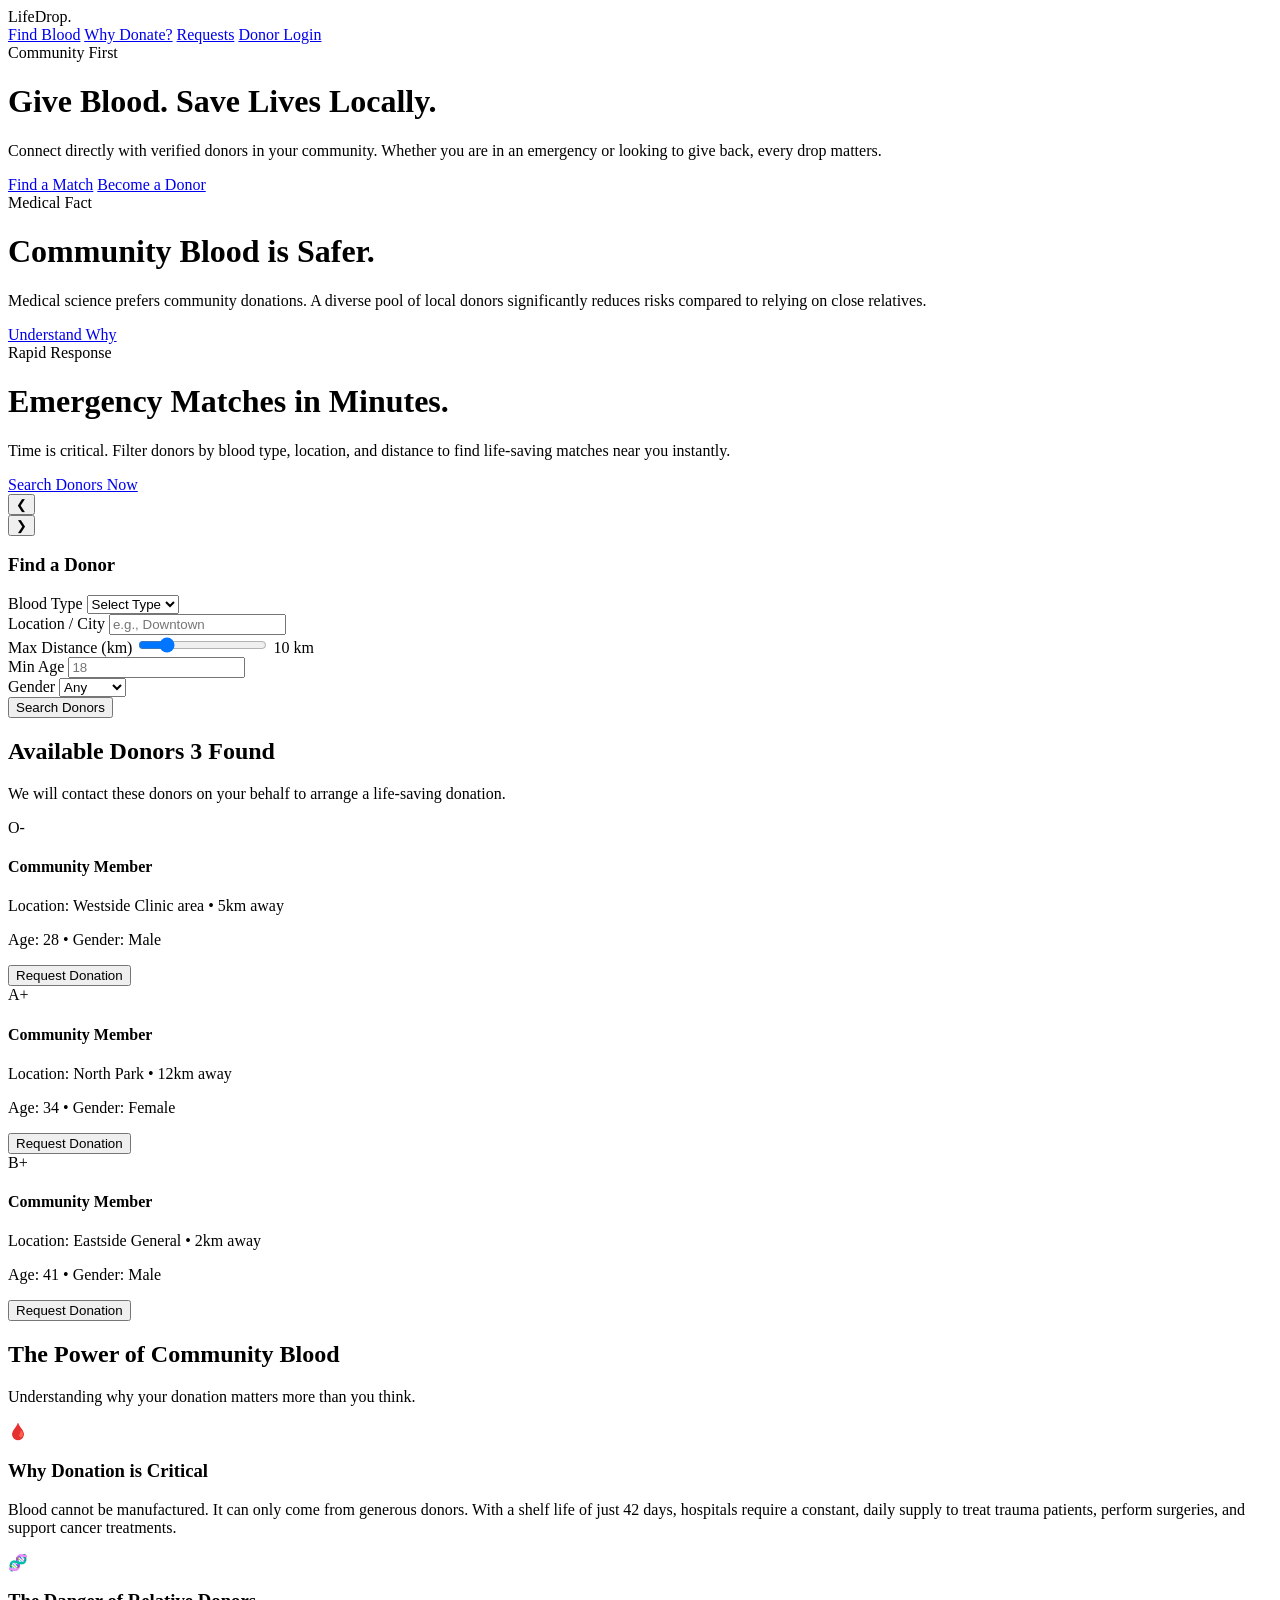
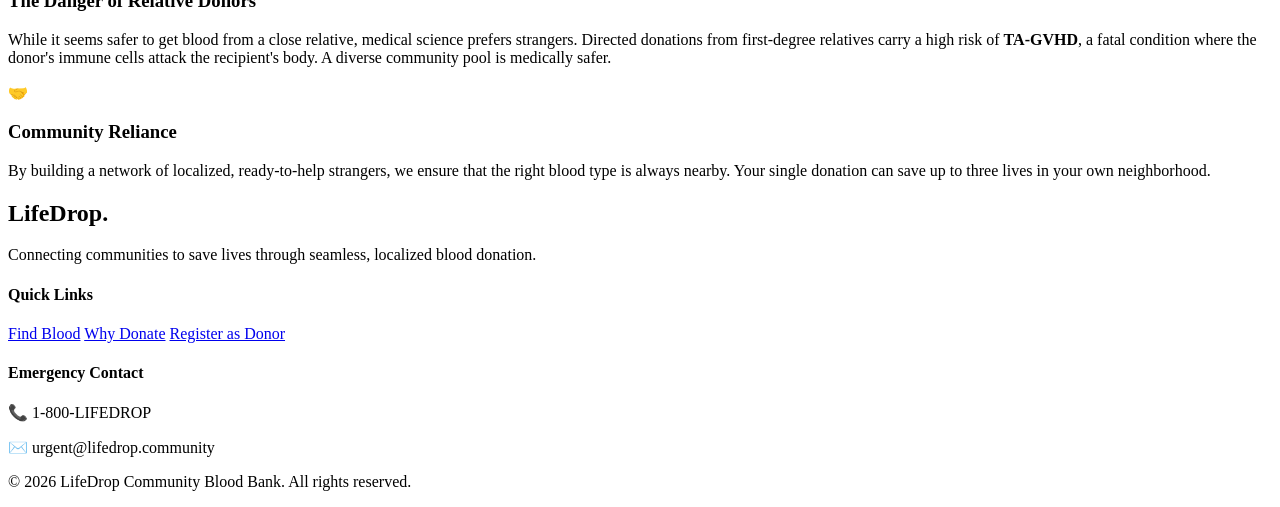
==== index.html @ 7538b75c "feat: main homepage" ====
<!DOCTYPE html>
<html lang="en">
<head>
    <meta charset="UTF-8">
    <meta name="viewport" content="width=device-width, initial-scale=1.0">
    <title>LifeDrop - Community Blood Bank</title>
    <link href="https://fonts.googleapis.com/css2?family=Inter:wght@300;400;600;700&display=swap" rel="stylesheet">
    <link rel="stylesheet" href="./style/style.css">
</head>
<body>

    <div class="bg-animation">
        <div class="bg-item item-1"></div>
        <div class="bg-item item-2"></div>
        <div class="bg-item item-3"></div>
        <div class="bg-item item-4"></div>
        <div class="bg-item item-5"></div>
    </div>

    <nav class="navbar">
        <div class="nav-container">
            <div class="logo">LifeDrop<span class="dot">.</span></div>
            
            <div class="hamburger" id="hamburger">
                <span class="bar"></span>
                <span class="bar"></span>
                <span class="bar"></span>
            </div>

            <div class="nav-links" id="nav-links">
                <a href="#dashboard">Find Blood</a>
                <a href="#learn">Why Donate?</a>
                <a href="#">Requests</a>
                <a href="#" class="btn-outline">Donor Login</a>
            </div>
        </div>
    </nav>

    <header class="hero-slider">
        <div class="slide active">
            <div class="slide-content">
                <span class="slide-tag">Community First</span>
                <h1>Give Blood. Save Lives Locally.</h1>
                <p>Connect directly with verified donors in your community. Whether you are in an emergency or looking to give back, every drop matters.</p>
                <div class="hero-buttons">
                    <a href="#dashboard" class="btn-primary">Find a Match</a>
                    <a href="#" class="btn-secondary">Become a Donor</a>
                </div>
            </div>
        </div>

        <div class="slide">
            <div class="slide-content">
                <span class="slide-tag">Medical Fact</span>
                <h1>Community Blood is Safer.</h1>
                <p>Medical science prefers community donations. A diverse pool of local donors significantly reduces risks compared to relying on close relatives.</p>
                <div class="hero-buttons">
                    <a href="#learn" class="btn-outline">Understand Why</a>
                </div>
            </div>
        </div>

        <div class="slide">
            <div class="slide-content">
                <span class="slide-tag">Rapid Response</span>
                <h1>Emergency Matches in Minutes.</h1>
                <p>Time is critical. Filter donors by blood type, location, and distance to find life-saving matches near you instantly.</p>
                <div class="hero-buttons">
                    <a href="#dashboard" class="btn-primary">Search Donors Now</a>
                </div>
            </div>
        </div>

        <div class="slider-controls">
            <button class="slider-arrow prev" aria-label="Previous slide">&#10094;</button>
            <div class="slider-dots">
                <span class="dot active" onclick="currentSlide(0)"></span>
                <span class="dot" onclick="currentSlide(1)"></span>
                <span class="dot" onclick="currentSlide(2)"></span>
            </div>
            <button class="slider-arrow next" aria-label="Next slide">&#10095;</button>
        </div>
    </header>

    <main class="dashboard reveal" id="dashboard">
        <aside class="filters">
            <h3>Find a Donor</h3>
            <div class="filter-group">
                <label for="blood-type">Blood Type</label>
                <select id="blood-type">
                    <option value="">Select Type</option>
                    <option value="A+">A+</option>
                    <option value="O-">O-</option>
                    <option value="B+">B+</option>
                    <option value="AB+">AB+</option>
                </select>
            </div>
            <div class="filter-group">
                <label for="location">Location / City</label>
                <input type="text" id="location" placeholder="e.g., Downtown">
            </div>
            <div class="filter-group">
                <label for="distance">Max Distance (km)</label>
                <input type="range" id="distance" min="1" max="50" value="10" oninput="distOutput.value = distance.value">
                <output id="distOutput">10</output> km
            </div>
            <div class="filter-row">
                <div class="filter-group">
                    <label for="min-age">Min Age</label>
                    <input type="number" id="min-age" placeholder="18" min="18">
                </div>
                <div class="filter-group">
                    <label for="gender">Gender</label>
                    <select id="gender">
                        <option value="any">Any</option>
                        <option value="male">Male</option>
                        <option value="female">Female</option>
                    </select>
                </div>
            </div>
            <button class="btn-primary" id="searchBtn">Search Donors</button>
        </aside>

        <section class="results">
            <header class="results-header">
                <h2>Available Donors <span class="badge" id="result-count">3 Found</span></h2>
                <p>We will contact these donors on your behalf to arrange a life-saving donation.</p>
            </header>
            <div class="donor-grid" id="donor-grid">
                <div class="donor-card">
                    <div class="blood-badge">O-</div>
                    <div class="donor-info">
                        <h4>Community Member</h4>
                        <p class="meta">Location: Westside Clinic area • 5km away</p>
                        <p class="meta">Age: 28 • Gender: Male</p>
                    </div>
                    <button class="btn-secondary">Request Donation</button>
                </div>
                <div class="donor-card">
                    <div class="blood-badge">A+</div>
                    <div class="donor-info">
                        <h4>Community Member</h4>
                        <p class="meta">Location: North Park • 12km away</p>
                        <p class="meta">Age: 34 • Gender: Female</p>
                    </div>
                    <button class="btn-secondary">Request Donation</button>
                </div>
                 <div class="donor-card">
                    <div class="blood-badge">B+</div>
                    <div class="donor-info">
                        <h4>Community Member</h4>
                        <p class="meta">Location: Eastside General • 2km away</p>
                        <p class="meta">Age: 41 • Gender: Male</p>
                    </div>
                    <button class="btn-secondary">Request Donation</button>
                </div>
            </div>
        </section>
    </main>

    <section class="education-section reveal" id="learn">
        <div class="container">
            <div class="section-header">
                <h2>The Power of Community Blood</h2>
                <p>Understanding why your donation matters more than you think.</p>
            </div>
            
            <div class="info-grid">
                <div class="info-card reveal" style="transition-delay: 0.1s;">
                    <div class="icon">🩸</div>
                    <h3>Why Donation is Critical</h3>
                    <p>Blood cannot be manufactured. It can only come from generous donors. With a shelf life of just 42 days, hospitals require a constant, daily supply to treat trauma patients, perform surgeries, and support cancer treatments.</p>
                </div>
                
                <div class="info-card highlight-card reveal" style="transition-delay: 0.2s;">
                    <div class="icon">🧬</div>
                    <h3>The Danger of Relative Donors</h3>
                    <p>While it seems safer to get blood from a close relative, medical science prefers strangers. Directed donations from first-degree relatives carry a high risk of <strong>TA-GVHD</strong>, a fatal condition where the donor's immune cells attack the recipient's body. A diverse community pool is medically safer.</p>
                </div>

                <div class="info-card reveal" style="transition-delay: 0.3s;">
                    <div class="icon">🤝</div>
                    <h3>Community Reliance</h3>
                    <p>By building a network of localized, ready-to-help strangers, we ensure that the right blood type is always nearby. Your single donation can save up to three lives in your own neighborhood.</p>
                </div>
            </div>
        </div>
    </section>

    <footer class="footer reveal">
        <div class="container footer-content">
            <div class="footer-brand">
                <h2>LifeDrop<span class="dot">.</span></h2>
                <p>Connecting communities to save lives through seamless, localized blood donation.</p>
            </div>
            <div class="footer-links">
                <h4>Quick Links</h4>
                <a href="#dashboard">Find Blood</a>
                <a href="#learn">Why Donate</a>
                <a href="#">Register as Donor</a>
            </div>
            <div class="footer-contact">
                <h4>Emergency Contact</h4>
                <p>📞 1-800-LIFEDROP</p>
                <p>✉️ urgent@lifedrop.community</p>
            </div>
        </div>
        <div class="footer-bottom">
            <p>&copy; 2026 LifeDrop Community Blood Bank. All rights reserved.</p>
        </div>
    </footer>

    <script src="./style/app.js"></script>
</body>
</html>
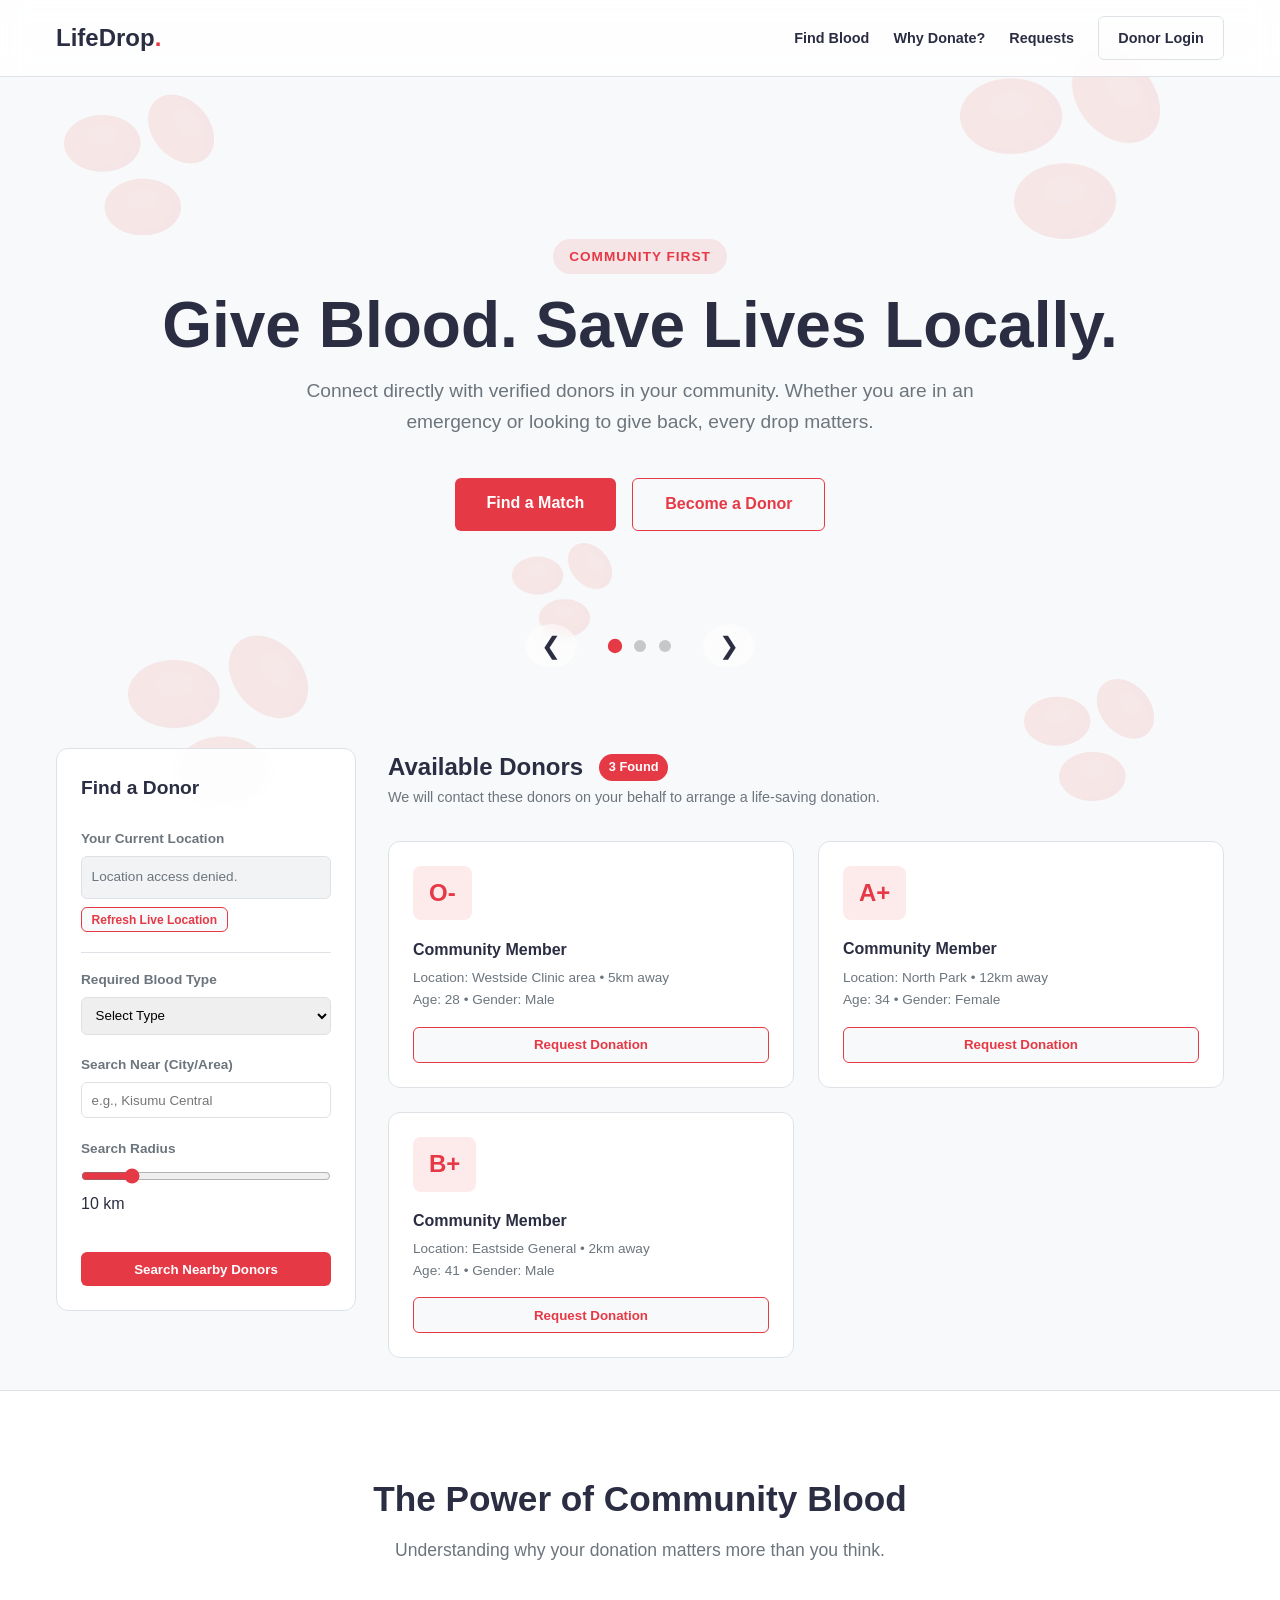
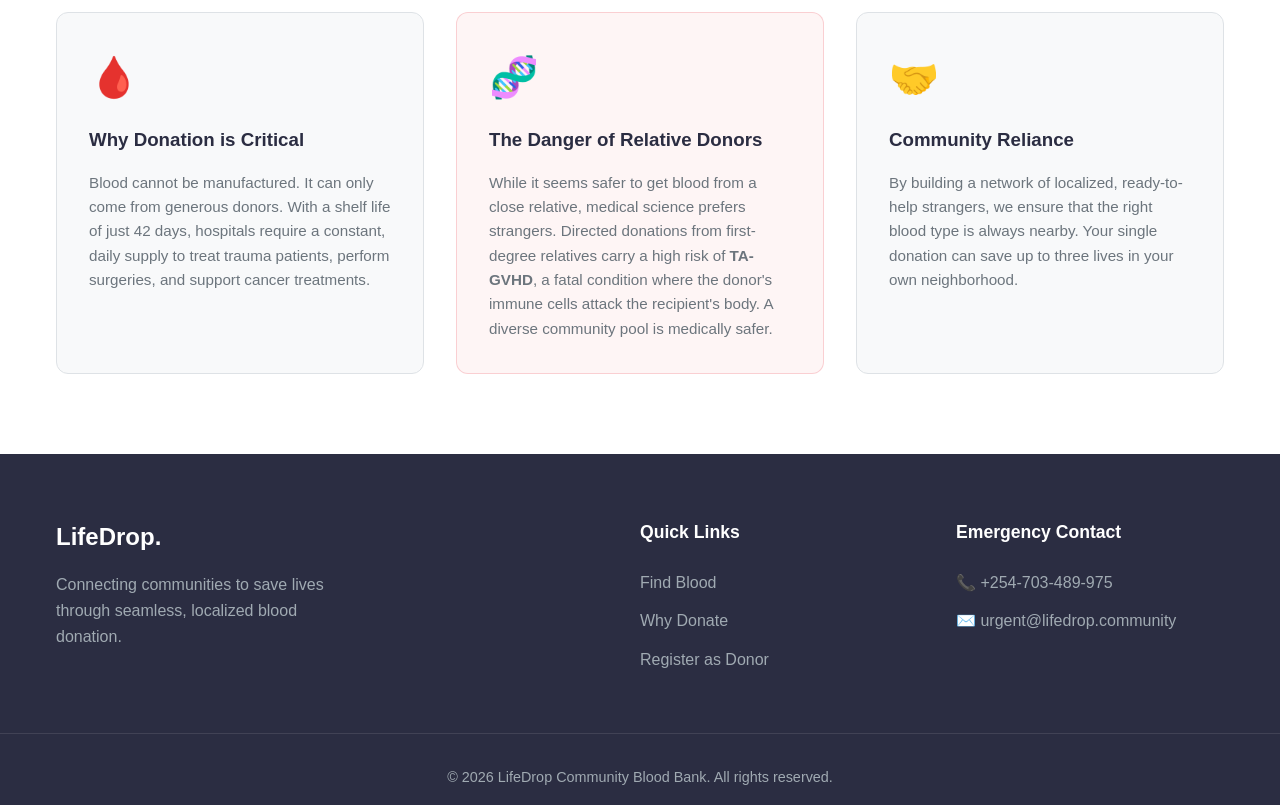
==== commit e4072f12: "feat: improved the search area" ====
--- a/index.html
+++ b/index.html
@@ -85,8 +85,21 @@
     <main class="dashboard reveal" id="dashboard">
         <aside class="filters">
             <h3>Find a Donor</h3>
-            <div class="filter-group">
-                <label for="blood-type">Blood Type</label>
+            
+            <div class="filter-group">
+                <label>Your Current Location</label>
+                <div id="live-location" style="background: #f1f3f5; padding: 0.6rem; border-radius: 6px; font-size: 0.85rem; color: var(--text-muted); border: 1px solid var(--border);">
+                    Detecting location...
+                </div>
+                <button type="button" class="btn-secondary" id="getLocationBtn" style="margin-top: 0.5rem; font-size: 0.75rem; padding: 0.3rem 0.6rem;">
+                    Refresh Live Location
+                </button>
+            </div>
+
+            <hr style="margin: 1rem 0; border: 0; border-top: 1px solid var(--border);">
+
+            <div class="filter-group">
+                <label for="blood-type">Required Blood Type</label>
                 <select id="blood-type">
                     <option value="">Select Type</option>
                     <option value="A+">A+</option>
@@ -95,30 +108,19 @@
                     <option value="AB+">AB+</option>
                 </select>
             </div>
-            <div class="filter-group">
-                <label for="location">Location / City</label>
-                <input type="text" id="location" placeholder="e.g., Downtown">
-            </div>
-            <div class="filter-group">
-                <label for="distance">Max Distance (km)</label>
+            
+            <div class="filter-group">
+                <label for="donor-location">Search Near (City/Area)</label>
+                <input type="text" id="donor-location" placeholder="e.g., Kisumu Central">
+            </div>
+
+            <div class="filter-group">
+                <label for="distance">Search Radius</label>
                 <input type="range" id="distance" min="1" max="50" value="10" oninput="distOutput.value = distance.value">
                 <output id="distOutput">10</output> km
             </div>
-            <div class="filter-row">
-                <div class="filter-group">
-                    <label for="min-age">Min Age</label>
-                    <input type="number" id="min-age" placeholder="18" min="18">
-                </div>
-                <div class="filter-group">
-                    <label for="gender">Gender</label>
-                    <select id="gender">
-                        <option value="any">Any</option>
-                        <option value="male">Male</option>
-                        <option value="female">Female</option>
-                    </select>
-                </div>
-            </div>
-            <button class="btn-primary" id="searchBtn">Search Donors</button>
+
+            <button class="btn-primary" id="searchBtn">Search Nearby Donors</button>
         </aside>
 
         <section class="results">
@@ -201,7 +203,7 @@
             </div>
             <div class="footer-contact">
                 <h4>Emergency Contact</h4>
-                <p>📞 1-800-LIFEDROP</p>
+                <p>📞 +254-703-489-975</p>
                 <p>✉️ urgent@lifedrop.community</p>
             </div>
         </div>
--- a/style/style.css
+++ b/style/style.css
@@ -0,0 +1,401 @@
+/* --- Base Variables & Setup --- */
+        :root {
+            --primary: #e63946; 
+            --primary-hover: #d62828;
+            --bg-light: #f8f9fa;
+            --text-main: #2b2d42;
+            --text-muted: #6c757d;
+            --border: #dee2e6;
+            --card-bg: #ffffff;
+        }
+
+        * {
+            box-sizing: border-box;
+            margin: 0;
+            padding: 0;
+        }
+
+        html {
+            scroll-behavior: smooth;
+            scroll-padding-top: 80px; 
+        }
+
+        body {
+            font-family: 'Inter', sans-serif;
+            background-color: var(--bg-light);
+            color: var(--text-main);
+            line-height: 1.6;
+            padding-top: 70px; 
+            position: relative;
+            overflow-x: hidden;
+        }
+
+        /* --- Animated Background --- */
+        /* --- Background Animation using your Image --- */
+        .bg-animation {
+            position: fixed;
+            top: 0;
+            left: 0;
+            width: 100vw;
+            height: 100vh;
+            z-index: -1; 
+            overflow: hidden;
+            pointer-events: none; 
+            background-color: var(--bg-light);
+        }
+
+        .bg-item {
+            position: absolute;
+            width: 120px; /* Adjust size as needed */
+            height: 120px;
+            background-image: url('../img/blood_2309152.png');
+            background-size: contain;
+            z-index: 0;
+            background-repeat: no-repeat;
+            opacity: 0.1; /* Keeps it subtle */
+            animation: float linear infinite;
+        }
+
+        /* Positioning the instances */
+        .item-1 { width: 150px; height: 150px; left: 5%; top: 10%; animation-duration: 30s; }
+        .item-2 { width: 200px; height: 200px; left: 75%; top: 5%; animation-duration: 40s; animation-direction: reverse; }
+        .item-3 { width: 100px; height: 100px; left: 40%; top: 60%; animation-duration: 25s; }
+        .item-4 { width: 180px; height: 180px; left: 10%; top: 70%; animation-duration: 35s; }
+        .item-5 { width: 130px; height: 130px; left: 80%; top: 75%; animation-duration: 28s; }
+
+        @keyframes float {
+            0% { transform: translateY(0) rotate(0deg); }
+            50% { transform: translateY(-50px) rotate(180deg); }
+            100% { transform: translateY(0) rotate(360deg); }
+        }
+
+        .c1 { width: 120px; height: 120px; left: 10%; top: 20%; animation-duration: 25s; }
+        .c2 { width: 180px; height: 160px; left: 80%; top: 15%; animation-duration: 35s; animation-direction: reverse; }
+        .c3 { width: 90px; height: 90px; left: 50%; top: 70%; animation-duration: 28s; }
+        .p1 { width: 200px; height: 180px; left: -5%; top: 60%; animation-duration: 40s; }
+        .p2 { width: 150px; height: 160px; left: 85%; top: 80%; animation-duration: 32s; }
+
+        @keyframes float {
+            0% { transform: translateY(0) rotate(0deg) scale(1); }
+            33% { transform: translateY(-30px) rotate(120deg) scale(1.05); }
+            66% { transform: translateY(20px) rotate(240deg) scale(0.95); }
+            100% { transform: translateY(0) rotate(360deg) scale(1); }
+        }
+
+        /* --- Global Alignment Container --- */
+        .container { 
+            max-width: 1200px; 
+            margin: 0 auto; 
+            padding: 0 1rem; 
+        }
+
+        /* --- Fixed Glassmorphism Navbar --- */
+        .navbar {
+            position: fixed;
+            top: 0;
+            left: 0;
+            width: 100%;
+            z-index: 1000;
+            background-color: rgba(255, 255, 255, 0.85); 
+            backdrop-filter: blur(12px); 
+            -webkit-backdrop-filter: blur(12px);
+            transition: box-shadow 0.3s ease;
+            padding: 1rem 0;
+            border-bottom: 1px solid var(--border);
+        }
+
+        .nav-container {
+            max-width: 1200px;
+            width: 100%;
+            margin: 0 auto;
+            display: flex;
+            justify-content: space-between;
+            align-items: center;
+            padding: 0 1rem;
+        }
+
+        .logo {
+            font-size: 1.5rem;
+            font-weight: 700;
+            color: var(--text-main);
+        }
+        .logo .dot { color: var(--primary); }
+
+        .nav-links {
+            display: flex;
+            align-items: center;
+        }
+
+        .nav-links a {
+            text-decoration: none;
+            color: var(--text-main);
+            margin-left: 1.5rem;
+            font-weight: 600;
+            font-size: 0.9rem;
+        }
+
+        .hamburger {
+            display: none;
+            cursor: pointer;
+            flex-direction: column;
+            gap: 6px;
+            z-index: 101;
+        }
+
+        .hamburger .bar {
+            width: 28px;
+            height: 3px;
+            background-color: var(--text-main);
+            border-radius: 4px;
+            transition: all 0.3s ease-in-out;
+        }
+
+        /* --- Buttons --- */
+        .btn-primary, .btn-secondary, .btn-outline {
+            padding: 0.6rem 1.2rem;
+            border-radius: 6px;
+            font-weight: 600;
+            cursor: pointer;
+            transition: all 0.2s ease;
+            border: none;
+        }
+
+        .btn-primary { background-color: var(--primary); color: white; margin-top: 1rem; }
+        .btn-primary:hover { background-color: var(--primary-hover); }
+
+        .btn-secondary { background-color: var(--bg-light); color: var(--primary); border: 1px solid var(--primary); margin-top: 1rem; }
+        .btn-secondary:hover { background-color: var(--primary); color: white; }
+
+        .btn-outline { border: 1px solid var(--border); background: transparent; }
+
+        /* --- Scroll Reveal Transitions --- */
+        .reveal {
+            opacity: 0;
+            transform: translateY(40px); 
+            transition: all 0.8s cubic-bezier(0.5, 0, 0, 1); 
+        }
+        .reveal.active {
+            opacity: 1;
+            transform: translateY(0); 
+        }
+
+        /* --- Hero Slider --- */
+        .hero-slider {
+            position: relative;
+            height: 70vh;
+            min-height: 500px;
+            width: 100vw;
+            margin-left: calc(-50vw + 50%);
+            overflow: hidden;
+            display: flex;
+            align-items: center;
+            justify-content: center;
+            margin-bottom: 3rem;
+        }
+
+        .slide {
+            position: absolute;
+            top: 0;
+            left: 0;
+            width: 100%;
+            height: 100%;
+            opacity: 0;
+            transition: opacity 0.8s ease-in-out;
+            display: flex;
+            align-items: center;
+            justify-content: center;
+            padding: 0 1rem;
+            z-index: 1;
+        }
+
+        .slide.active { opacity: 1; z-index: 2; }
+
+        .slide-content {
+            width: 100%;
+            max-width: 1200px;
+            text-align: center;
+            padding: 4rem 1rem;
+            transform: translateY(20px);
+            transition: transform 0.8s ease-out;
+            /* Removed white background and glass effect */
+            background: transparent;
+            border: none;
+            box-shadow: none;
+            backdrop-filter: none;
+        }
+
+        .slide.active .slide-content { transform: translateY(0); }
+
+        .slide-tag {
+            display: inline-block;
+            background: rgba(230, 57, 70, 0.1);
+            color: var(--primary);
+            padding: 0.4rem 1rem;
+            border-radius: 30px;
+            font-size: 0.85rem;
+            font-weight: 700;
+            text-transform: uppercase;
+            letter-spacing: 1px;
+            margin-bottom: 1rem;
+        }
+
+        .slide-content h1 {
+            font-size: 4rem;
+            color: var(--text-main);
+            margin-bottom: 1rem;
+            line-height: 1.1;
+        }
+
+        .slide-content p {
+            font-size: 1.2rem;
+            color: var(--text-muted);
+            margin-bottom: 2.5rem;
+            max-width: 700px;
+            margin-left: auto;
+            margin-right: auto;
+        }
+
+        .hero-buttons { display: flex; gap: 1rem; justify-content: center; }
+        .hero-buttons a { text-decoration: none; width: auto; padding: 0.8rem 2rem; margin: 0; }
+
+        .slider-controls {
+            position: absolute;
+            bottom: 2rem;
+            width: 100%;
+            display: flex;
+            justify-content: center;
+            align-items: center;
+            gap: 2rem;
+            z-index: 10;
+        }
+
+        .slider-arrow {
+            background: rgba(255, 255, 255, 0.5);
+            border: none;
+            color: var(--text-main);
+            font-size: 1.5rem;
+            cursor: pointer;
+            padding: 0.5rem 1rem;
+            border-radius: 50%;
+            transition: all 0.3s ease;
+            backdrop-filter: blur(5px);
+        }
+        .slider-arrow:hover { background: var(--primary); color: white; }
+
+        .slider-dots { display: flex; gap: 0.8rem; }
+        .slider-dots .dot { width: 12px; height: 12px; background: rgba(0, 0, 0, 0.2); border-radius: 50%; cursor: pointer; transition: background 0.3s ease; }
+        .slider-dots .dot.active { background: var(--primary); transform: scale(1.2); }
+
+        /* --- Dashboard Layout --- */
+        .dashboard {
+            display: grid;
+            grid-template-columns: 300px 1fr;
+            gap: 2rem;
+            max-width: 1200px;
+            margin: 2rem auto;
+            padding: 0 1rem;
+        }
+
+        /* Filters Sidebar */
+        .filters {
+            background: rgba(255, 255, 255, 0.9);
+            padding: 1.5rem;
+            border-radius: 12px;
+            border: 1px solid var(--border);
+            height: fit-content;
+            backdrop-filter: blur(5px);
+        }
+
+        .filters h3 { margin-bottom: 1.5rem; font-size: 1.2rem; }
+        .filter-group { margin-bottom: 1.2rem; }
+        .filter-row { display: flex; gap: 1rem; }
+        label { display: block; font-size: 0.85rem; font-weight: 600; margin-bottom: 0.4rem; color: var(--text-muted); }
+        input[type="text"], input[type="number"], select { width: 100%; padding: 0.6rem; border: 1px solid var(--border); border-radius: 6px; font-family: inherit; }
+        input[type="range"] { width: 100%; accent-color: var(--primary); }
+        .filters .btn-primary { width: 100%; }
+
+        /* Results Area */
+        .results-header h2 { display: flex; align-items: center; gap: 1rem; }
+        .badge { background: var(--primary); color: white; font-size: 0.8rem; padding: 0.2rem 0.6rem; border-radius: 20px; }
+        .results-header p { color: var(--text-muted); font-size: 0.9rem; margin-bottom: 2rem; }
+
+        .donor-grid { display: grid; grid-template-columns: repeat(auto-fill, minmax(300px, 1fr)); gap: 1.5rem; }
+
+        .donor-card {
+            background: rgba(255, 255, 255, 0.9);
+            border: 1px solid var(--border);
+            border-radius: 12px;
+            padding: 1.5rem;
+            display: flex;
+            flex-direction: column;
+            align-items: flex-start;
+            transition: transform 0.2s ease;
+            backdrop-filter: blur(5px);
+        }
+
+        .donor-card:hover { transform: translateY(-3px); box-shadow: 0 10px 20px rgba(0,0,0,0.05); }
+        .blood-badge { background: rgba(230, 57, 70, 0.1); color: var(--primary); font-size: 1.5rem; font-weight: 700; padding: 0.5rem 1rem; border-radius: 8px; margin-bottom: 1rem; }
+        .donor-info h4 { margin-bottom: 0.3rem; }
+        .meta { font-size: 0.85rem; color: var(--text-muted); }
+        .donor-card .btn-secondary { width: 100%; }
+
+        /* --- Educational Section --- */
+        .education-section {
+            background-color: rgba(255, 255, 255, 0.95);
+            padding: 5rem 0;
+            border-top: 1px solid var(--border);
+            position: relative;
+        }
+
+        .section-header { text-align: center; margin-bottom: 3rem; }
+        .section-header h2 { font-size: 2.2rem; color: var(--text-main); margin-bottom: 0.5rem; }
+        .section-header p { color: var(--text-muted); font-size: 1.1rem; }
+
+        .info-grid { display: grid; grid-template-columns: repeat(auto-fit, minmax(300px, 1fr)); gap: 2rem; }
+        .info-card { background: var(--bg-light); padding: 2rem; border-radius: 12px; border: 1px solid var(--border); }
+        .highlight-card { background: rgba(230, 57, 70, 0.05); border-color: rgba(230, 57, 70, 0.2); }
+        .info-card .icon { font-size: 2.5rem; margin-bottom: 1rem; }
+        .info-card h3 { margin-bottom: 1rem; color: var(--text-main); }
+        .info-card p { color: var(--text-muted); font-size: 0.95rem; }
+
+        /* --- Footer --- */
+        .footer { background-color: var(--text-main); color: white; padding: 4rem 0 1rem 0; position: relative; }
+        .footer-content { display: grid; grid-template-columns: 2fr 1fr 1fr; gap: 3rem; margin-bottom: 3rem; }
+        .footer-brand p { color: #a0aab2; margin-top: 1rem; max-width: 300px; }
+        .footer h4 { margin-bottom: 1.5rem; font-size: 1.1rem; }
+        .footer-links a, .footer-contact p { display: block; color: #a0aab2; text-decoration: none; margin-bottom: 0.8rem; transition: color 0.2s ease; }
+        .footer-links a:hover { color: white; }
+        .footer-bottom { text-align: center; padding-top: 2rem; border-top: 1px solid rgba(255,255,255,0.1); color: #a0aab2; font-size: 0.9rem; }
+
+        /* --- Mobile Responsiveness --- */
+        @media (max-width: 768px) {
+            .hamburger { display: flex; }
+            .nav-links {
+                position: absolute;
+                top: 100%;
+                left: -100%; 
+                width: 100%;
+                background-color: rgba(255, 255, 255, 0.98);
+                backdrop-filter: blur(12px);
+                flex-direction: column;
+                padding: 2rem;
+                box-shadow: 0 10px 15px rgba(0,0,0,0.05);
+                transition: left 0.3s ease-in-out;
+                border-bottom: 1px solid var(--border);
+            }
+            .nav-links.active { left: 0; }
+            .nav-links a { margin: 1rem 0; text-align: center; display: block; }
+            .hamburger.active .bar:nth-child(1) { transform: translateY(9px) rotate(45deg); }
+            .hamburger.active .bar:nth-child(2) { opacity: 0; }
+            .hamburger.active .bar:nth-child(3) { transform: translateY(-9px) rotate(-45deg); }
+            
+            .hero-slider { height: 80vh; }
+            .slide-content h1 { font-size: 2.2rem; }
+            .slide-content p { font-size: 1rem; }
+            .hero-buttons { flex-direction: column; }
+            .hero-buttons a { width: 100%; }
+
+            .dashboard { grid-template-columns: 1fr; margin-top: 1rem; }
+            .footer-content { grid-template-columns: 1fr; gap: 2rem; text-align: center; }
+            .footer-brand p { margin: 1rem auto; }
+        }
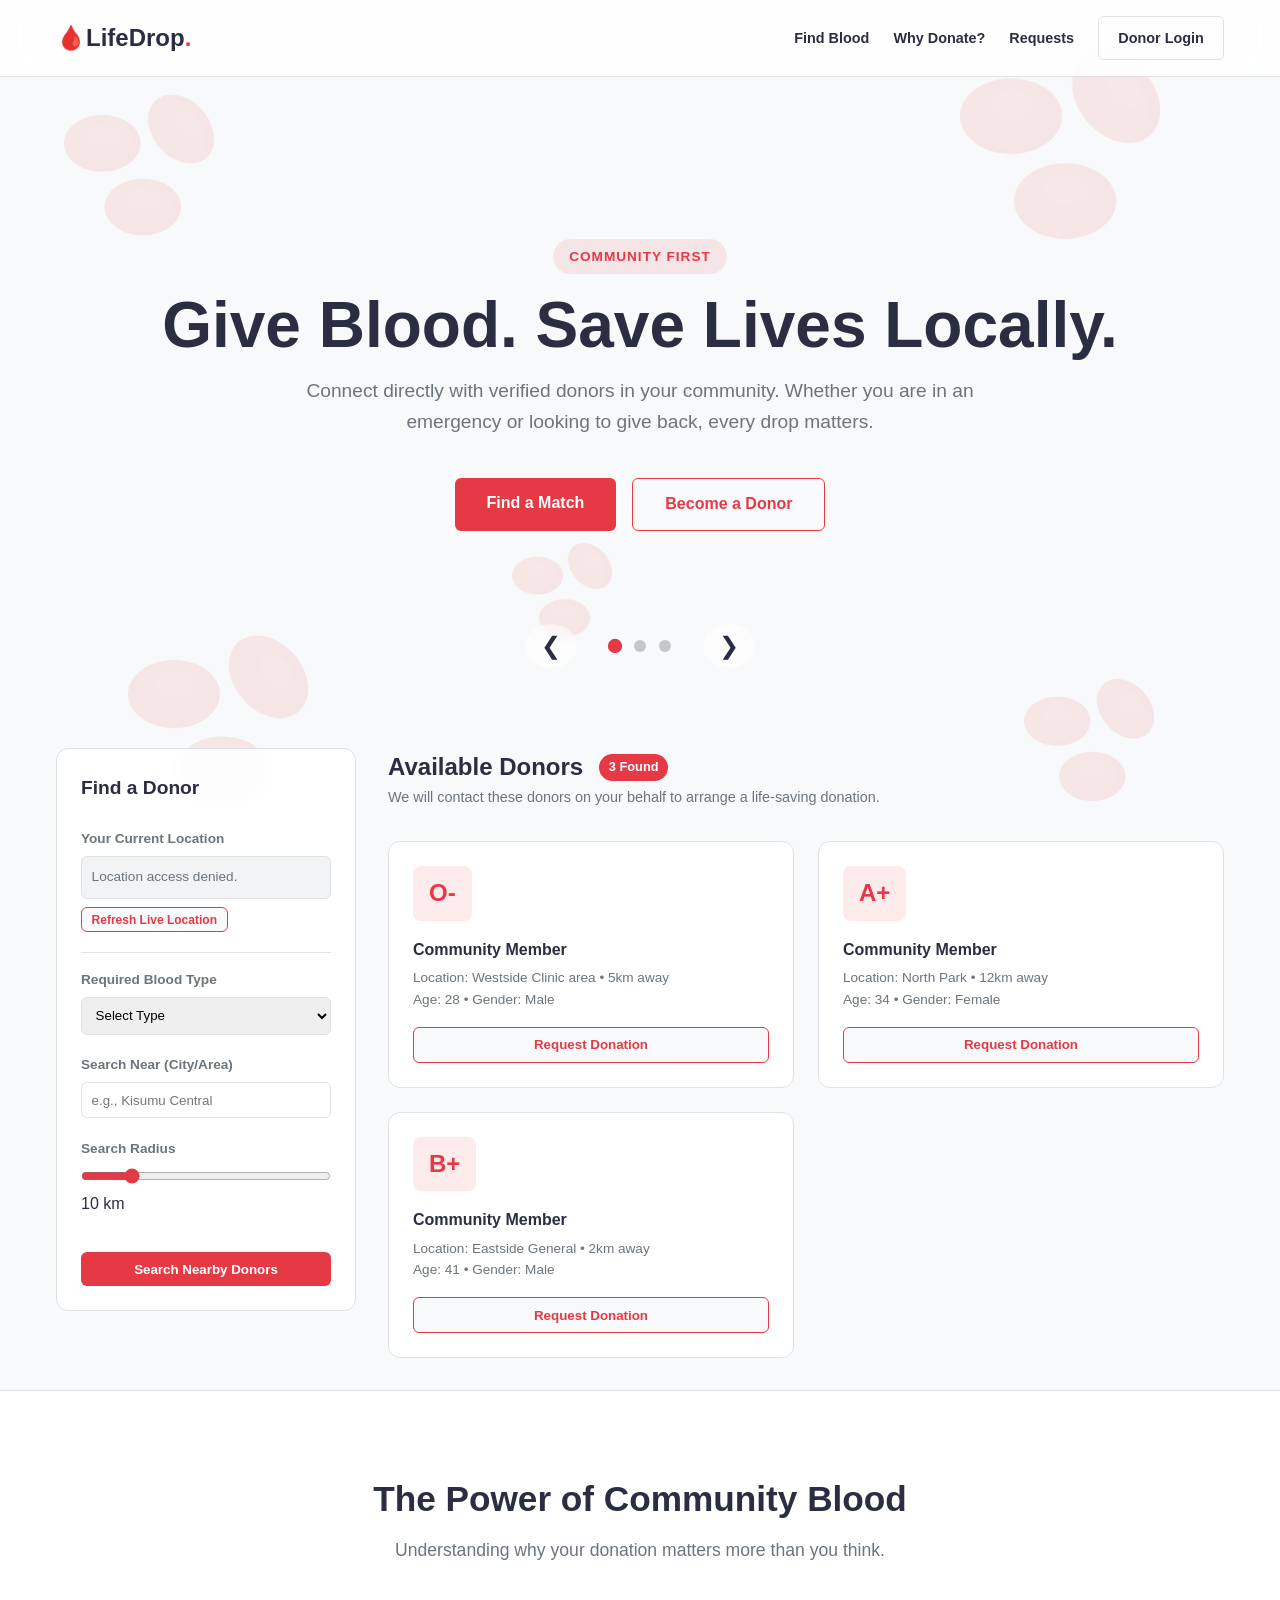
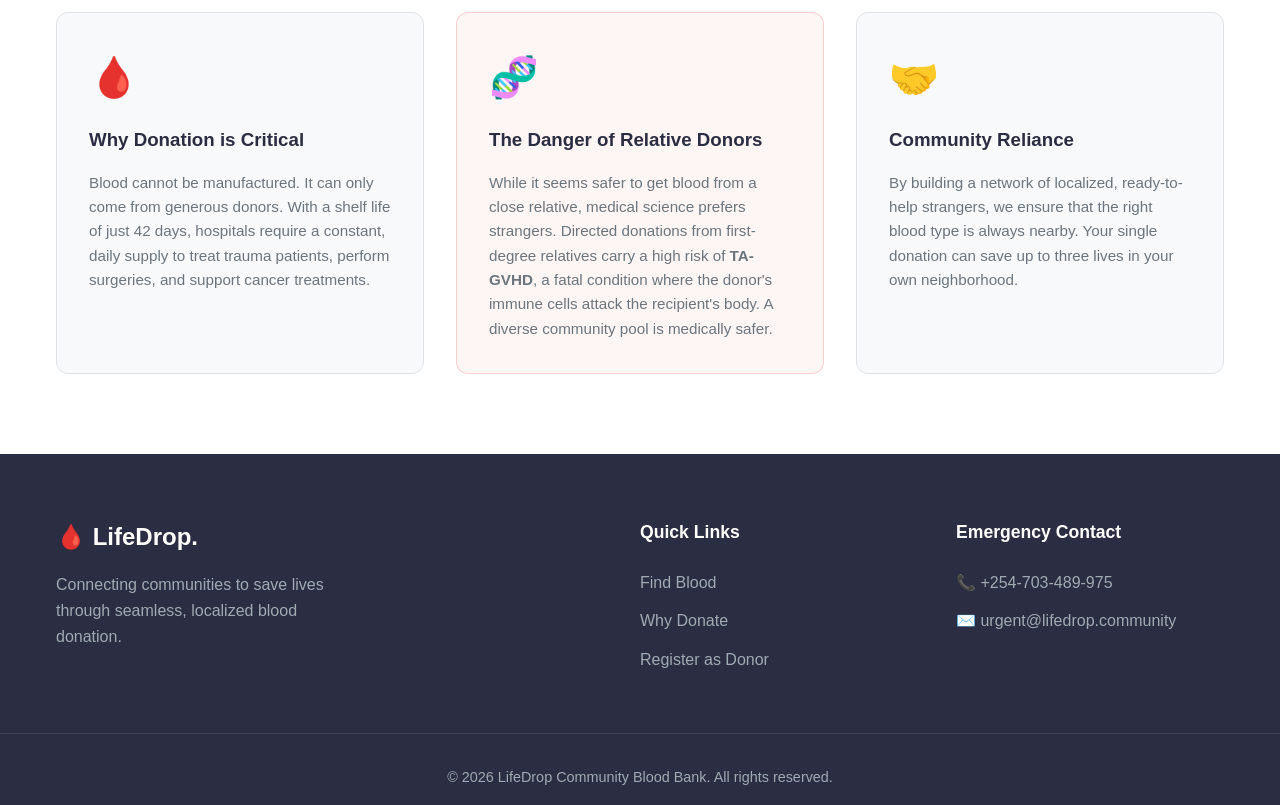
==== commit 5f20fdcb: "feat: improved the search area" ====
--- a/index.html
+++ b/index.html
@@ -19,7 +19,7 @@
 
     <nav class="navbar">
         <div class="nav-container">
-            <div class="logo">LifeDrop<span class="dot">.</span></div>
+            <div class="logo">🩸LifeDrop<span class="dot">.</span></div>
             
             <div class="hamburger" id="hamburger">
                 <span class="bar"></span>
@@ -192,7 +192,7 @@
     <footer class="footer reveal">
         <div class="container footer-content">
             <div class="footer-brand">
-                <h2>LifeDrop<span class="dot">.</span></h2>
+                <h2>🩸 LifeDrop<span class="dot">.</span></h2>
                 <p>Connecting communities to save lives through seamless, localized blood donation.</p>
             </div>
             <div class="footer-links">
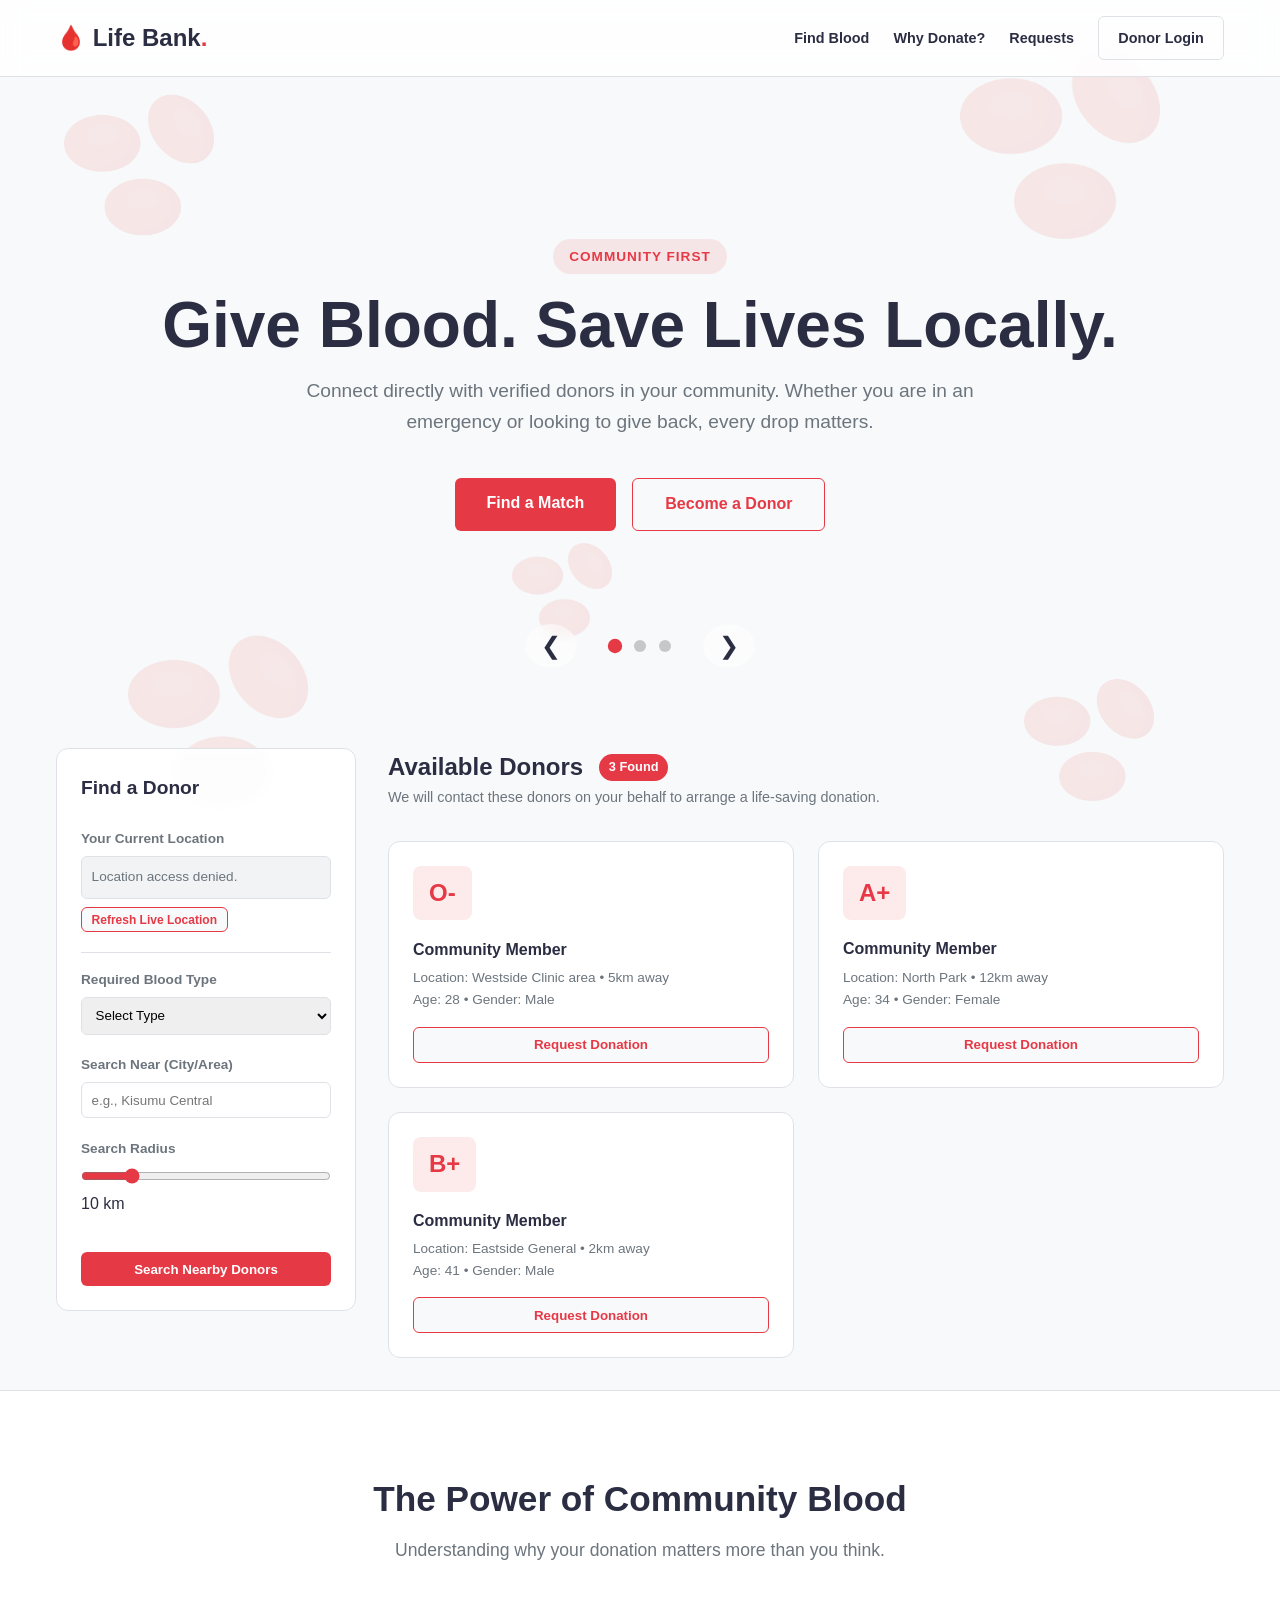
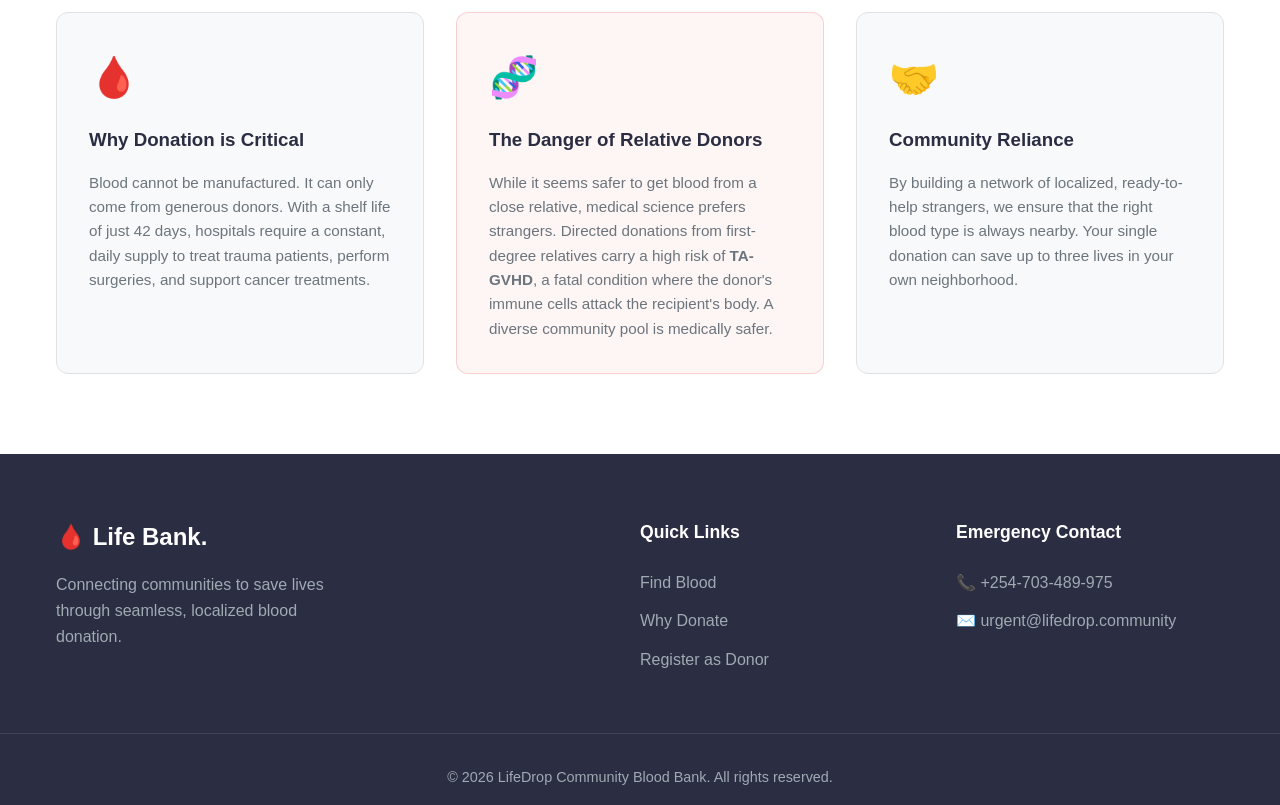
==== commit 86f5daf8: "feat: improved css and js and homepage" ====
--- a/index.html
+++ b/index.html
@@ -3,7 +3,7 @@
 <head>
     <meta charset="UTF-8">
     <meta name="viewport" content="width=device-width, initial-scale=1.0">
-    <title>LifeDrop - Community Blood Bank</title>
+    <title>Life Bank - Community Blood Bank</title>
     <link href="https://fonts.googleapis.com/css2?family=Inter:wght@300;400;600;700&display=swap" rel="stylesheet">
     <link rel="stylesheet" href="./style/style.css">
 </head>
@@ -17,9 +17,26 @@
         <div class="bg-item item-5"></div>
     </div>
 
+    <div id="login-modal" class="modal-overlay">
+        <div class="modal-content">
+            <h3>Login</h3>
+            <form id="login-form">
+                <label>Email</label>
+                <input type="email" class="auth-input" required>
+                <label>Password</label>
+                <input type="password" class="auth-input" required>
+                <div id="login-error" class="auth-error">Invalid credentials.</div>
+                <button type="submit" class="btn-primary" style="width: 100%;">Login</button>
+            </form>
+            <p style="margin-top: 1rem; font-size: 0.9rem;">
+                <a href="#" onclick="showModal('forgot-modal')">Forgot password?</a>
+            </p>
+        </div>
+    </div>
+
     <nav class="navbar">
         <div class="nav-container">
-            <div class="logo">🩸LifeDrop<span class="dot">.</span></div>
+            <div class="logo">🩸 Life Bank<span class="dot">.</span></div>
             
             <div class="hamburger" id="hamburger">
                 <span class="bar"></span>
@@ -31,7 +48,7 @@
                 <a href="#dashboard">Find Blood</a>
                 <a href="#learn">Why Donate?</a>
                 <a href="#">Requests</a>
-                <a href="#" class="btn-outline">Donor Login</a>
+                <a href="auth.html" class="btn-outline">Donor Login</a>
             </div>
         </div>
     </nav>
@@ -136,7 +153,7 @@
                         <p class="meta">Location: Westside Clinic area • 5km away</p>
                         <p class="meta">Age: 28 • Gender: Male</p>
                     </div>
-                    <button class="btn-secondary">Request Donation</button>
+                    <button class="btn-secondary" onclick="requestDonation('Community Member', this)">Request Donation </button>
                 </div>
                 <div class="donor-card">
                     <div class="blood-badge">A+</div>
@@ -145,7 +162,7 @@
                         <p class="meta">Location: North Park • 12km away</p>
                         <p class="meta">Age: 34 • Gender: Female</p>
                     </div>
-                    <button class="btn-secondary">Request Donation</button>
+                    <button class="btn-secondary" onclick="requestDonation('Community Member', this)">Request Donation </button>
                 </div>
                  <div class="donor-card">
                     <div class="blood-badge">B+</div>
@@ -154,7 +171,7 @@
                         <p class="meta">Location: Eastside General • 2km away</p>
                         <p class="meta">Age: 41 • Gender: Male</p>
                     </div>
-                    <button class="btn-secondary">Request Donation</button>
+                    <button class="btn-secondary" onclick="requestDonation('Community Member', this)">Request Donation </button>
                 </div>
             </div>
         </section>
@@ -192,7 +209,7 @@
     <footer class="footer reveal">
         <div class="container footer-content">
             <div class="footer-brand">
-                <h2>🩸 LifeDrop<span class="dot">.</span></h2>
+                <h2>🩸 Life Bank<span class="dot">.</span></h2>
                 <p>Connecting communities to save lives through seamless, localized blood donation.</p>
             </div>
             <div class="footer-links">
@@ -212,6 +229,7 @@
         </div>
     </footer>
 
+    <div id="toast-container"></div>
     <script src="./style/app.js"></script>
 </body>
 </html>
--- a/style/style.css
+++ b/style/style.css
@@ -398,4 +398,85 @@
             .dashboard { grid-template-columns: 1fr; margin-top: 1rem; }
             .footer-content { grid-template-columns: 1fr; gap: 2rem; text-align: center; }
             .footer-brand p { margin: 1rem auto; }
-        }+        }
+
+
+/* Modal Backdrop & Container */
+.modal-overlay {
+    position: fixed; top: 0; left: 0; width: 100%; height: 100%;
+    background: rgba(0, 0, 0, 0.6); backdrop-filter: blur(5px);
+    display: none; justify-content: center; align-items: center; z-index: 2000;
+}
+.modal-content {
+    background: white; padding: 2.5rem; border-radius: 16px;
+    width: 100%; max-width: 400px; box-shadow: 0 20px 40px rgba(0,0,0,0.2);
+    position: relative; animation: slideIn 0.3s ease-out;
+}
+@keyframes slideIn { from { transform: translateY(20px); opacity: 0; } to { transform: translateY(0); opacity: 1; } }
+
+/* Form Elements */
+.auth-input { width: 100%; padding: 0.8rem; margin: 0.5rem 0 1.5rem; border: 1px solid var(--border); border-radius: 8px; }
+.auth-error { color: var(--primary); font-size: 0.8rem; margin-top: -1rem; margin-bottom: 1rem; display: none; }
+
+/* Toast Notification Container */
+#toast-container {
+    position: fixed;
+    bottom: 20px;
+    right: 20px;
+    z-index: 9999;
+}
+
+.toast {
+    background: white;
+    color: var(--text-main);
+    padding: 1rem 1.5rem;
+    border-radius: 8px;
+    box-shadow: 0 10px 25px rgba(0,0,0,0.15);
+    border-left: 5px solid var(--primary);
+    display: flex;
+    align-items: center;
+    gap: 10px;
+    margin-bottom: 10px;
+    animation: slideInRight 0.3s ease-out;
+}
+
+@keyframes slideInRight {
+    from { transform: translateX(100%); opacity: 0; }
+    to { transform: translateX(0); opacity: 1; }
+}
+
+/* Layout Wrapper */
+.auth-wrapper {
+    min-height: 80vh;
+    display: flex;
+    justify-content: center;
+    align-items: center;
+    padding: 2rem;
+}
+
+/* Reusing your Modal content style for consistency */
+.modal-content {
+    background: white;
+    padding: 2.5rem;
+    border-radius: 16px;
+    width: 100%;
+    max-width: 400px;
+    box-shadow: 0 10px 30px rgba(0,0,0,0.1);
+}
+
+.auth-input {
+    width: 100%;
+    padding: 0.8rem;
+    margin: 0.5rem 0 1.5rem;
+    border: 1px solid var(--border);
+    border-radius: 8px;
+    display: block;
+}
+
+.auth-error {
+    color: var(--primary);
+    font-size: 0.8rem;
+    margin-top: -1rem;
+    margin-bottom: 1rem;
+    display: none;
+}
